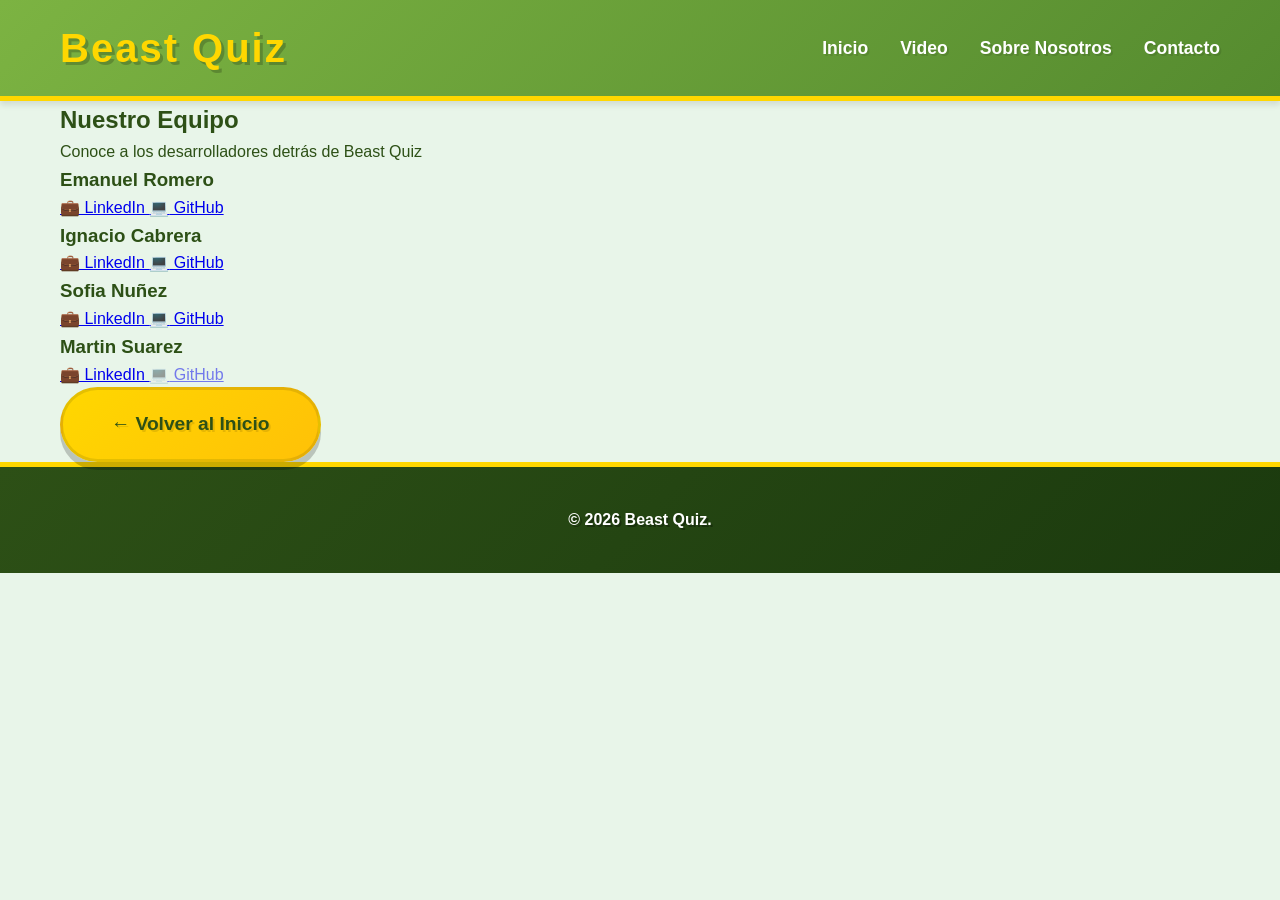
==== contacto.html @ 19cadb0a "landin page" ====
<!DOCTYPE html>
<html lang="es">
<head>
    <meta charset="UTF-8">
    <meta name="viewport" content="width=device-width, initial-scale=1.0">
    <title>Contacto - Beast Quiz</title>
    <link rel="stylesheet" href="styles.css">
</head>
<body>
    <!-- HEADER / NAVEGACIÓN -->
    <header class="header">
        <div class="container">
            <div class="logo">
                <h1>Beast Quiz</h1>
            </div>
            <nav class="navbar">
                <ul>
                    <li><a href="index.html#inicio">Inicio</a></li>
                    <li><a href="index.html#video">Video</a></li>
                    <li><a href="index.html#sobre-nosotros">Sobre Nosotros</a></li>
                    <li><a href="contacto.html">Contacto</a></li>
                </ul>
            </nav>
        </div>
    </header>

    <!-- SECCIÓN CONTACTO -->
    <section class="contact-page">
        <div class="container">
            <h1>Nuestro Equipo</h1>
            <p class="contact-subtitle">Conoce a los desarrolladores detrás de Beast Quiz</p>

            <div class="team-members">
                <div class="member-card">
                    <h3>Emanuel Romero</h3>
                    <div class="member-links">
                        <a href="https://www.linkedin.com/in/luis-emanuel-romero-duarte" target="_blank" class="member-btn linkedin">
                            <span>💼</span> LinkedIn
                        </a>
                        <a href="https://github.com/padredemellis" target="_blank" class="member-btn github">
                            <span>💻</span> GitHub
                        </a>
                    </div>
                </div>

                <div class="member-card">
                    <h3>Ignacio Cabrera</h3>
                    <div class="member-links">
                        <a href="https://www.linkedin.com/in/ignacio-cabrera18" target="_blank" class="member-btn linkedin">
                            <span>💼</span> LinkedIn
                        </a>
                        <a href="https://github.com/IgnacioCabrera18" target="_blank" class="member-btn github">
                            <span>💻</span> GitHub
                        </a>
                    </div>
                </div>

                <div class="member-card">
                    <h3>Sofia Nuñez</h3>
                    <div class="member-links">
                        <a href="https://www.linkedin.com/in/sofia-nu%C3%B1ez-19637a35b/" target="_blank" class="member-btn linkedin">
                            <span>💼</span> LinkedIn
                        </a>
                        <a href="https://github.com/sofia1098" target="_blank" class="member-btn github">
                            <span>💻</span> GitHub
                        </a>
                    </div>
                </div>

                <div class="member-card">
                    <h3>Martin Suarez</h3>
                    <div class="member-links">
                        <a href="https://www.linkedin.com/in/martín-suárez/" target="_blank" class="member-btn linkedin">
                            <span>💼</span> LinkedIn
                        </a>
                        <a href="https://github.com/4zMarto" class="member-btn github" style="opacity: 0.5; cursor: not-allowed;">
                            <span>💻</span> GitHub
                        </a>
                    </div>
                </div>
            </div>

            <div class="back-button">
                <a href="index.html" class="btn btn-primary">← Volver al Inicio</a>
            </div>
        </div>
    </section>

    <!-- FOOTER -->
    <footer class="footer">
        <div class="container">
            <p>&copy; 2026 Beast Quiz.</p>
            
        </div>
    </footer>

</body>
</html>
---- styles.css ----
/* ===========================
   VARIABLES Y RESET
   =========================== */
:root {
    --primary-color: #FFD700;
    --secondary-color: #FF6B6B;
    --accent-color: #4CAF50;
    --text-dark: #2D5016;
    --text-light: #5A7C2E;
    --bg-light: #E8F5E9;
    --bg-white: #FFFFFF;
    --border-color: #C8E6C9;
    --shadow: 0 10px 30px rgba(0, 0, 0, 0.15);
    --shadow-sm: 0 4px 6px rgba(0, 0, 0, 0.1);
    --green-bg: linear-gradient(135deg, #7CB342 0%, #558B2F 100%);
}

* {
    margin: 0;
    padding: 0;
    box-sizing: border-box;
}

html {
    scroll-behavior: smooth;
}

body {
    font-family: 'Comic Sans MS', 'Trebuchet MS', cursive, sans-serif;
    color: var(--text-dark);
    background-color: var(--bg-light);
    line-height: 1.6;
}

/* ===========================
   CONTENEDOR
   =========================== */
.container {
    max-width: 1200px;
    margin: 0 auto;
    padding: 0 20px;
}

/* ===========================
   HEADER / NAVEGACIÓN
   =========================== */
.header {
    background: linear-gradient(135deg, #7CB342 0%, #558B2F 100%);
    box-shadow: var(--shadow-sm);
    position: sticky;
    top: 0;
    z-index: 100;
    border-bottom: 5px solid var(--primary-color);
}

.header .container {
    display: flex;
    justify-content: space-between;
    align-items: center;
    padding: 1rem 20px;
}

.logo h1 {
    font-size: 2.5rem;
    color: var(--primary-color);
    font-weight: 900;
    text-shadow: 3px 3px 0px rgba(0, 0, 0, 0.2);
    letter-spacing: 2px;
}

.navbar ul {
    display: flex;
    list-style: none;
    gap: 2rem;
}

.navbar a {
    text-decoration: none;
    color: white;
    font-weight: 700;
    transition: all 0.3s ease;
    font-size: 1.1rem;
    text-shadow: 2px 2px 0px rgba(0, 0, 0, 0.1);
}

.navbar a:hover {
    color: var(--primary-color);
    transform: scale(1.1);
}

/* ===========================
   SECCIÓN HERO / INTRO
   =========================== */
.hero {
    background: linear-gradient(135deg, #7CB342 0%, #558B2F 100%);
    color: white;
    padding: 2rem 0;
    text-align: center;
    border-bottom: 8px solid var(--primary-color);
    box-shadow: var(--shadow);
}

.hero-content {
    display: flex;
    flex-direction: column;
    align-items: center;
    gap: 2rem;
}

.hero-image {
    width: 80%;
    max-width: 100%;
    height: auto;
    border-radius: 20px;
    box-shadow: 0 15px 40px rgba(0, 0, 0, 0.3);
    object-fit: cover;
    border: 8px solid var(--primary-color);
}

.hero-text {
    display: flex;
    flex-direction: column;
    gap: 1.5rem;
    align-items: center;
}

.project-title {
    font-size: 4rem;
    font-weight: 900;
    margin-bottom: 0.5rem;
    text-shadow: 4px 4px 0px rgba(0, 0, 0, 0.3),
                 0 0 20px rgba(255, 215, 0, 0.5);
    color: var(--primary-color);
    letter-spacing: 3px;
}

.tagline {
    font-size: 1.8rem;
    font-weight: 700;
    color: white;
    text-shadow: 3px 3px 0px rgba(0, 0, 0, 0.2);
    max-width: 600px;
}

/* ===========================
   BOTONES
   =========================== */
.btn {
    display: inline-block;
    padding: 1.2rem 3rem;
    border-radius: 50px;
    text-decoration: none;
    font-weight: 800;
    transition: all 0.3s ease;
    border: none;
    cursor: pointer;
    font-size: 1.2rem;
    text-shadow: 2px 2px 0px rgba(0, 0, 0, 0.1);
    box-shadow: 0 8px 0px rgba(0, 0, 0, 0.2);
    transform: translateY(0);
}

.btn-primary {
    background: linear-gradient(135deg, var(--primary-color) 0%, #FFC107 100%);
    color: var(--text-dark);
    border: 3px solid rgba(0, 0, 0, 0.1);
}

.btn-primary:hover {
    transform: translateY(-5px);
    box-shadow: 0 12px 0px rgba(0, 0, 0, 0.2);
}

.btn-primary:active {
    transform: translateY(-2px);
    box-shadow: 0 4px 0px rgba(0, 0, 0, 0.2);
}

.link-btn {
    display: inline-block;
    padding: 1rem 2.5rem;
    background: linear-gradient(135deg, var(--primary-color) 0%, #FFC107 100%);
    color: var(--text-dark);
    text-decoration: none;
    border-radius: 50px;
    transition: all 0.3s ease;
    margin: 0.5rem;
    font-weight: 800;
    font-size: 1.1rem;
    border: 3px solid rgba(0, 0, 0, 0.1);
    box-shadow: 0 8px 0px rgba(0, 0, 0, 0.2);
    transform: translateY(0);
}

.link-btn:hover {
    background: linear-gradient(135deg, #FFD700 0%, #FFA500 100%);
    transform: translateY(-4px);
    box-shadow: 0 12px 0px rgba(0, 0, 0, 0.2);
}

/* ===========================
   SECCIÓN CARACTERÍSTICAS
   =========================== */
.features {
    padding: 5rem 0;
    background: linear-gradient(180deg, #E8F5E9 0%, #C8E6C9 100%);
}

.features h2 {
    text-align: center;
    font-size: 3rem;
    margin-bottom: 3rem;
    color: var(--text-dark);
    text-shadow: 3px 3px 0px rgba(0, 0, 0, 0.1);
    font-weight: 900;
    letter-spacing: 2px;
}

.features-grid {
    display: grid;
    grid-template-columns: repeat(auto-fit, minmax(300px, 1fr));
    gap: 2rem;
}

.feature-card {
    background: linear-gradient(135deg, #FFFFFF 0%, #FFF9C4 100%);
    padding: 2.5rem;
    border-radius: 20px;
    box-shadow: 0 10px 30px rgba(0, 0, 0, 0.15);
    transition: all 0.3s ease;
    text-align: center;
    border: 4px solid var(--primary-color);
    transform: translateY(0);
}

.feature-card:hover {
    transform: translateY(-10px) scale(1.05);
    box-shadow: 0 20px 40px rgba(0, 0, 0, 0.2);
}

.feature-card h3 {
    font-size: 1.8rem;
    margin-bottom: 1rem;
    color: var(--text-dark);
    font-weight: 900;
    text-shadow: 2px 2px 0px rgba(0, 0, 0, 0.05);
}

.feature-card p {
    color: var(--text-light);
    margin-bottom: 1.5rem;
    font-weight: 600;
    font-size: 1.05rem;
}

.feature-card img {
    max-width: 100%;
    width: 100%;
    height: auto;
    border-radius: 15px;
    object-fit: cover;
    max-height: 250px;
    border: 3px solid var(--primary-color);
}

/* ===========================
   SECCIÓN SOBRE NOSOTROS
   =========================== */
.about {
    padding: 5rem 0;
    background: linear-gradient(180deg, #E8F5E9 0%, #F1F8E9 100%);
}

.about h2 {
    text-align: center;
    font-size: 3rem;
    margin-bottom: 3rem;
    color: var(--text-dark);
    text-shadow: 3px 3px 0px rgba(0, 0, 0, 0.1);
    font-weight: 900;
    letter-spacing: 2px;
}

.about-content {
    display: grid;
    grid-template-columns: 1fr 1fr;
    gap: 3rem;
    background: white;
    padding: 3rem;
    border-radius: 20px;
    box-shadow: 0 10px 30px rgba(0, 0, 0, 0.1);
    border: 4px solid var(--primary-color);
}

.about-text {
    display: flex;
    flex-direction: column;
    gap: 1.5rem;
}

.about-text p {
    font-size: 1.1rem;
    color: var(--text-light);
    line-height: 1.8;
    font-weight: 600;
}

.team h3 {
    font-size: 1.8rem;
    margin-bottom: 1.5rem;
    color: var(--text-dark);
    font-weight: 900;
    text-shadow: 2px 2px 0px rgba(0, 0, 0, 0.05);
}

.team-list {
    list-style: none;
}

.team-list li {
    padding: 1rem;
    font-size: 1.1rem;
    color: var(--text-dark);
    border-bottom: 3px solid var(--primary-color);
    font-weight: 700;
    background: linear-gradient(90deg, #FFF9C4 0%, transparent 100%);
    border-radius: 8px;
    margin-bottom: 0.5rem;
}

.team-list li:last-child {
    border-bottom: none;
}

/* ===========================
   SECCIÓN CONTACTO
   =========================== */
.contact {
    padding: 5rem 0;
    background: linear-gradient(135deg, #7CB342 0%, #558B2F 100%);
    color: white;
    text-align: center;
    border-top: 8px solid var(--primary-color);
    border-bottom: 8px solid var(--primary-color);
}

.contact h2 {
    font-size: 3rem;
    margin-bottom: 2rem;
    text-shadow: 3px 3px 0px rgba(0, 0, 0, 0.2);
    font-weight: 900;
    letter-spacing: 2px;
}

.contact-links {
    display: flex;
    flex-wrap: wrap;
    justify-content: center;
    gap: 1.5rem;
}

/* ===========================
   FOOTER
   =========================== */
.footer {
    background: linear-gradient(135deg, #2D5016 0%, #1B3A0E 100%);
    color: white;
    text-align: center;
    padding: 2rem 0;
    margin-top: 0;
    border-top: 5px solid var(--primary-color);
}

.footer p {
    margin: 0.5rem 0;
    font-size: 1rem;
    font-weight: 700;
    text-shadow: 2px 2px 0px rgba(0, 0, 0, 0.3);
}

/* ===========================
   RESPONSIVE / MOBILE
   =========================== */
@media (max-width: 768px) {
    .navbar ul {
        flex-direction: column;
        gap: 0.5rem;
        position: absolute;
        top: 100%;
        left: 0;
        right: 0;
        background: linear-gradient(135deg, #7CB342 0%, #558B2F 100%);
        padding: 1rem;
        display: none;
        border-bottom: 4px solid var(--primary-color);
    }

    .navbar ul.active {
        display: flex;
    }

    .project-title {
        font-size: 2.5rem;
    }

    .tagline {
        font-size: 1.3rem;
    }

    .features h2,
    .about h2,
    .contact h2 {
        font-size: 2.2rem;
    }

    .about-content {
        grid-template-columns: 1fr;
    }

    .features-grid {
        grid-template-columns: 1fr;
    }

    .contact-links {
        flex-direction: column;
    }

    .link-btn {
        width: 100%;
        max-width: 300px;
    }

    .logo h1 {
        font-size: 2rem;
    }
}

@media (max-width: 480px) {
    .header .container {
        flex-direction: column;
        gap: 1rem;
    }

    .project-title {
        font-size: 2rem;
    }

    .hero-image {
        border: 4px solid var(--primary-color);
    }

    .tagline {
        font-size: 1rem;
    }

    .hero {
        padding: 1.5rem 0;
    }

    .features,
    .about,
    .contact {
        padding: 2.5rem 0;
    }

    .about-content {
        padding: 1.5rem;
    }
}
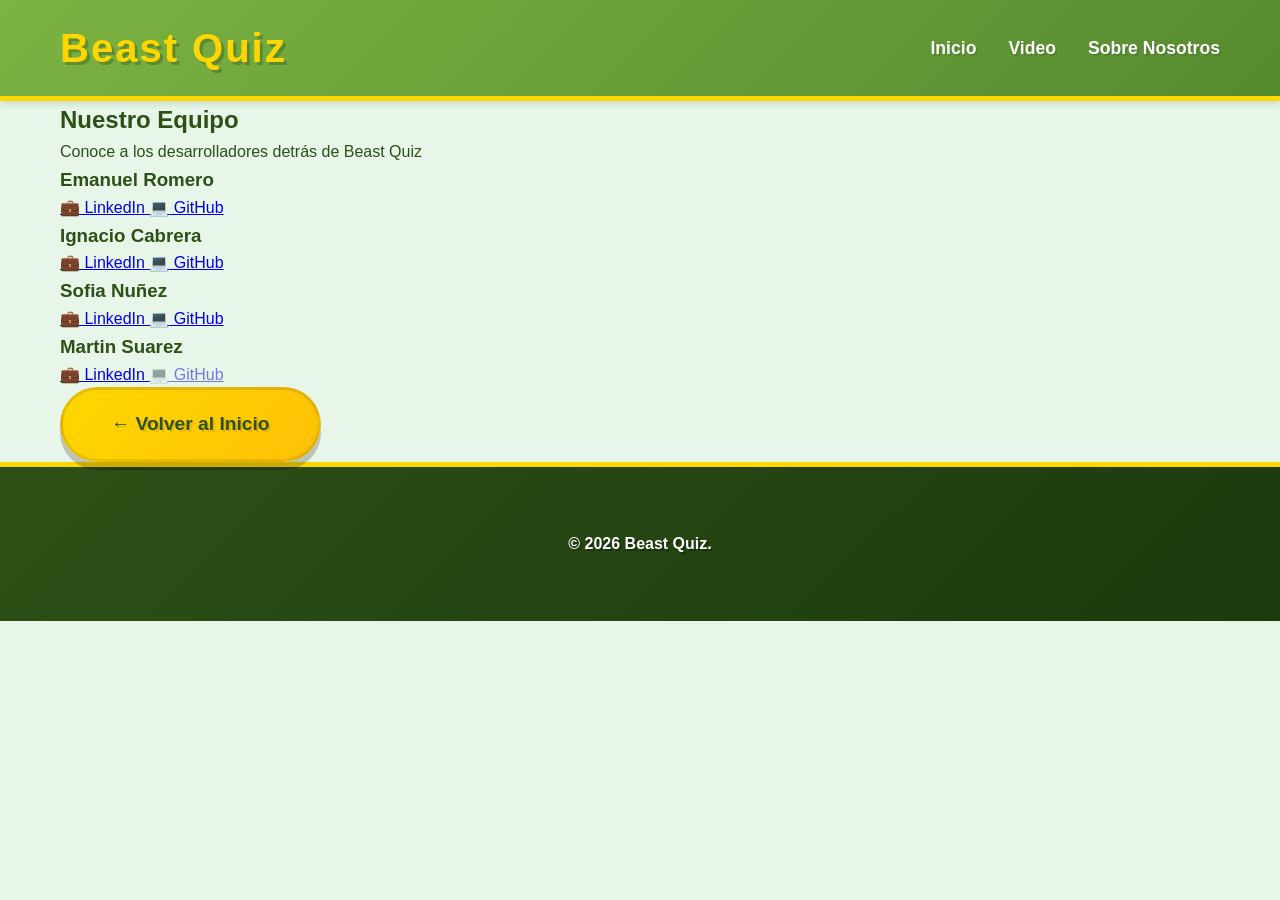
==== commit 6b58a6c1: "fixed" ====
--- a/contacto.html
+++ b/contacto.html
@@ -18,7 +18,6 @@
                     <li><a href="index.html#inicio">Inicio</a></li>
                     <li><a href="index.html#video">Video</a></li>
                     <li><a href="index.html#sobre-nosotros">Sobre Nosotros</a></li>
-                    <li><a href="contacto.html">Contacto</a></li>
                 </ul>
             </nav>
         </div>
--- a/styles.css
+++ b/styles.css
@@ -366,16 +366,83 @@
     background: linear-gradient(135deg, #2D5016 0%, #1B3A0E 100%);
     color: white;
     text-align: center;
-    padding: 2rem 0;
+    padding: 3rem 0;
     margin-top: 0;
     border-top: 5px solid var(--primary-color);
 }
 
 .footer p {
-    margin: 0.5rem 0;
+    margin: 1rem 0;
     font-size: 1rem;
     font-weight: 700;
     text-shadow: 2px 2px 0px rgba(0, 0, 0, 0.3);
+}
+
+.footer-links {
+    display: flex;
+    flex-wrap: wrap;
+    justify-content: center;
+    gap: 1.5rem;
+    margin-top: 2rem;
+}
+
+.footer .link-btn {
+    display: inline-block;
+    padding: 1rem 2.5rem;
+    background: linear-gradient(135deg, var(--primary-color) 0%, #FFC107 100%);
+    color: var(--text-dark);
+    text-decoration: none;
+    border-radius: 50px;
+    transition: all 0.3s ease;
+    font-weight: 800;
+    font-size: 1.1rem;
+    border: 3px solid rgba(0, 0, 0, 0.1);
+    box-shadow: 0 8px 0px rgba(0, 0, 0, 0.2);
+    transform: translateY(0);
+}
+
+.footer .link-btn:hover {
+    background: linear-gradient(135deg, #FFD700 0%, #FFA500 100%);
+    transform: translateY(-4px);
+    box-shadow: 0 12px 0px rgba(0, 0, 0, 0.2);
+}
+
+/* ===========================
+   RESPONSIVE FOOTER
+   =========================== */
+@media (max-width: 768px) {
+    .footer {
+        padding: 2rem 0;
+    }
+
+    .footer-links {
+        flex-direction: column;
+        gap: 1rem;
+    }
+
+    .footer .link-btn {
+        width: 100%;
+        max-width: 300px;
+    }
+}
+
+@media (max-width: 480px) {
+    .footer {
+        padding: 1.5rem 0;
+    }
+
+    .footer p {
+        font-size: 0.9rem;
+    }
+
+    .footer-links {
+        gap: 0.5rem;
+    }
+
+    .footer .link-btn {
+        padding: 0.8rem 1.5rem;
+        font-size: 0.95rem;
+    }
 }
 
 /* ===========================
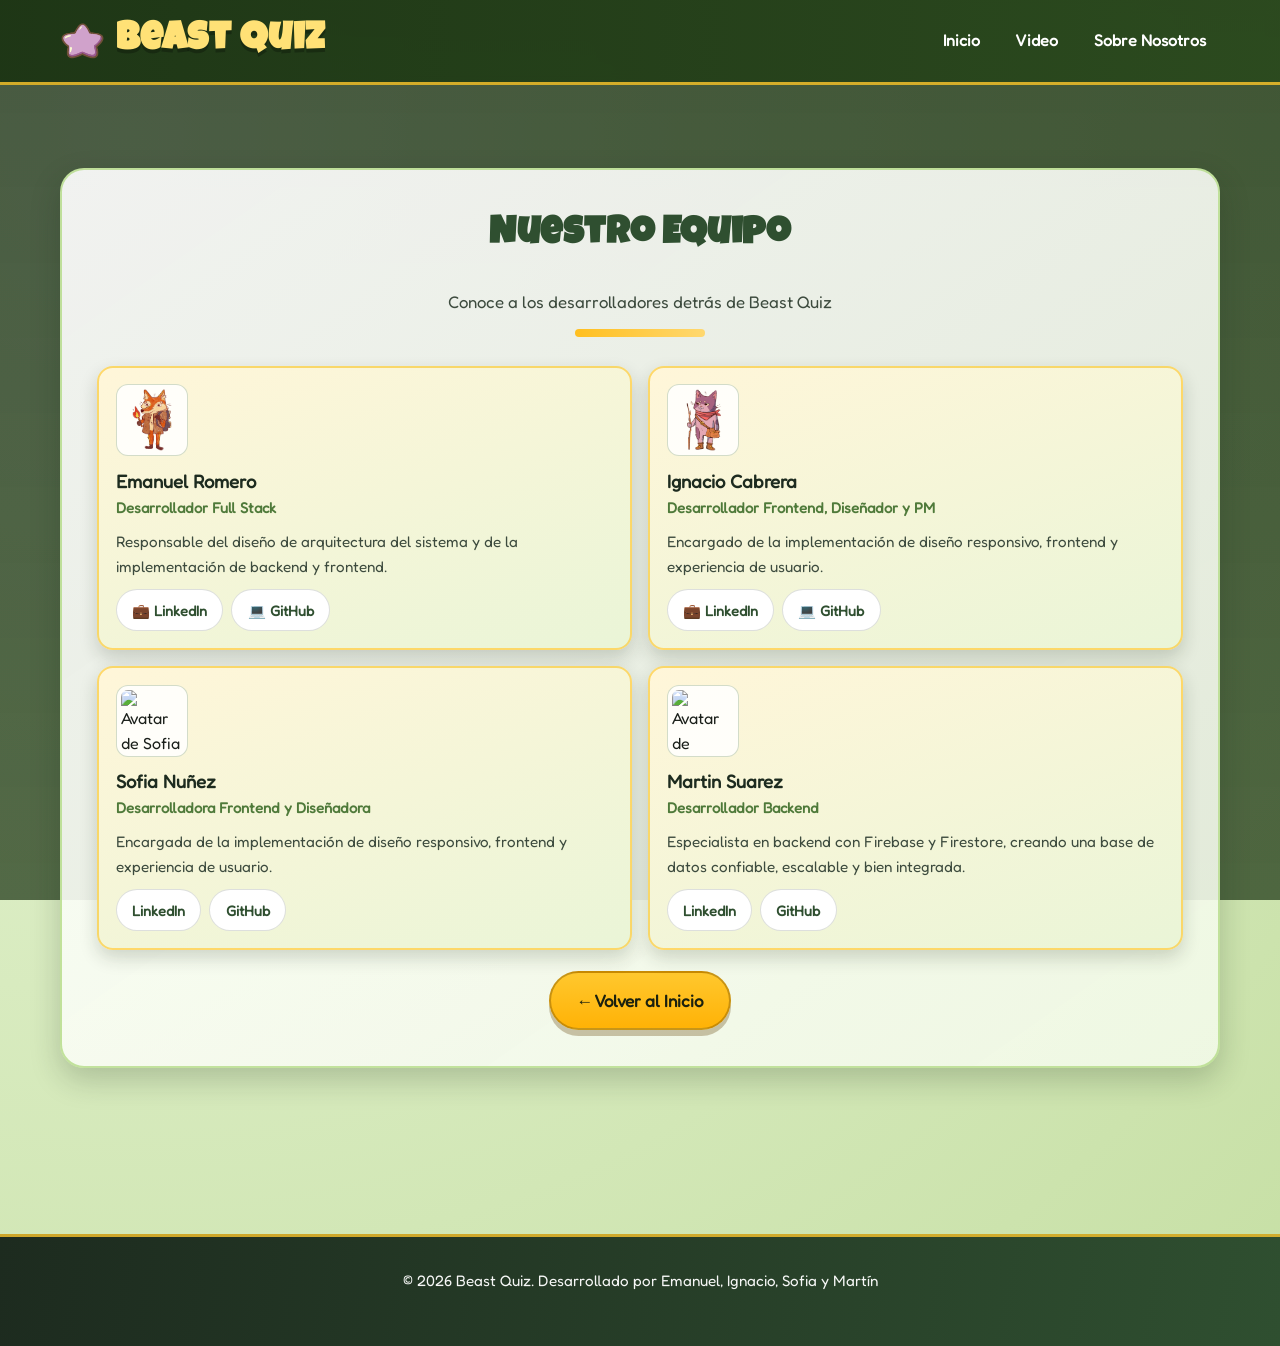
==== commit dc3067c6: "Improve landing design, integrate team section, and update roles" ====
--- a/contacto.html
+++ b/contacto.html
@@ -7,10 +7,13 @@
     <link rel="stylesheet" href="styles.css">
 </head>
 <body>
+    <div class="page-bg" aria-hidden="true"></div>
+
     <!-- HEADER / NAVEGACIÓN -->
     <header class="header">
         <div class="container">
             <div class="logo">
+                <img src="assets/images/star_violet.png" alt="" class="logo-icon">
                 <h1>Beast Quiz</h1>
             </div>
             <nav class="navbar">
@@ -26,54 +29,89 @@
     <!-- SECCIÓN CONTACTO -->
     <section class="contact-page">
         <div class="container">
-            <h1>Nuestro Equipo</h1>
-            <p class="contact-subtitle">Conoce a los desarrolladores detrás de Beast Quiz</p>
+            <div class="contact-header">
+                <h1>Nuestro Equipo</h1>
+                <p class="contact-subtitle">Conoce a los desarrolladores detrás de Beast Quiz</p>
+                <div class="header-divider"></div>
+            </div>
 
             <div class="team-members">
+                <!-- MIEMBRO 1 -->
                 <div class="member-card">
-                    <h3>Emanuel Romero</h3>
+                    <img src="assets/images/skin_fox.png" alt="Avatar de Emanuel" class="member-avatar">
+                    <div class="member-header">
+                        <h3>Emanuel Romero</h3>
+                        <p class="member-role">Desarrollador Full Stack</p>
+                    </div>
+                    <div class="member-bio">
+                        <p>Responsable del diseño de arquitectura del sistema y de la implementación de backend y frontend.</p>
+                    </div>
                     <div class="member-links">
                         <a href="https://www.linkedin.com/in/luis-emanuel-romero-duarte" target="_blank" class="member-btn linkedin">
-                            <span>💼</span> LinkedIn
+                            💼 LinkedIn
                         </a>
                         <a href="https://github.com/padredemellis" target="_blank" class="member-btn github">
-                            <span>💻</span> GitHub
+                            💻 GitHub
                         </a>
                     </div>
                 </div>
 
+                <!-- MIEMBRO 2 -->
                 <div class="member-card">
-                    <h3>Ignacio Cabrera</h3>
+                    <img src="assets/images/skin_cat.png" alt="Avatar de Ignacio" class="member-avatar">
+                    <div class="member-header">
+                        <h3>Ignacio Cabrera</h3>
+                        <p class="member-role">Desarrollador Frontend, Diseñador y PM</p>
+                    </div>
+                    <div class="member-bio">
+                        <p>Encargado de la implementación de diseño responsivo, frontend y experiencia de usuario.</p>
+                    </div>
                     <div class="member-links">
                         <a href="https://www.linkedin.com/in/ignacio-cabrera18" target="_blank" class="member-btn linkedin">
-                            <span>💼</span> LinkedIn
+                            💼 LinkedIn
                         </a>
                         <a href="https://github.com/IgnacioCabrera18" target="_blank" class="member-btn github">
-                            <span>💻</span> GitHub
+                            💻 GitHub
                         </a>
                     </div>
                 </div>
 
+                <!-- MIEMBRO 3 -->
                 <div class="member-card">
-                    <h3>Sofia Nuñez</h3>
+                    <img src="assets/images/quiz_sheep.png" alt="Avatar de Sofia" class="member-avatar">
+                    <div class="member-header">
+                        <h3>Sofia Nuñez</h3>
+                        <p class="member-role">Desarrolladora Frontend y Diseñadora</p>
+                    </div>
+                    <div class="member-bio">
+                        <p>Encargada de la implementación de diseño responsivo, frontend y experiencia de usuario.</p>
+                    </div>
                     <div class="member-links">
                         <a href="https://www.linkedin.com/in/sofia-nu%C3%B1ez-19637a35b/" target="_blank" class="member-btn linkedin">
-                            <span>💼</span> LinkedIn
+                             LinkedIn
                         </a>
                         <a href="https://github.com/sofia1098" target="_blank" class="member-btn github">
-                            <span>💻</span> GitHub
+                             GitHub
                         </a>
                     </div>
                 </div>
 
+                <!-- MIEMBRO 4 -->
                 <div class="member-card">
-                    <h3>Martin Suarez</h3>
+                    <img src="assets/images/quiz_frong.png" alt="Avatar de Martin" class="member-avatar">
+                    <div class="member-header">
+                        <h3>Martin Suarez</h3>
+                        <p class="member-role">Desarrollador Backend</p>
+                    </div>
+                    <div class="member-bio">
+                        <p>Especialista en backend con Firebase y Firestore, creando una base de datos confiable, escalable y bien integrada.</p>
+                    </div>
                     <div class="member-links">
                         <a href="https://www.linkedin.com/in/martín-suárez/" target="_blank" class="member-btn linkedin">
-                            <span>💼</span> LinkedIn
+                             LinkedIn
                         </a>
-                        <a href="https://github.com/4zMarto" class="member-btn github" style="opacity: 0.5; cursor: not-allowed;">
-                            <span>💻</span> GitHub
+                        <a href="https://github.com/4zMarto" target="_blank" class="member-btn github">
+                             GitHub
                         </a>
                     </div>
                 </div>
@@ -88,8 +126,7 @@
     <!-- FOOTER -->
     <footer class="footer">
         <div class="container">
-            <p>&copy; 2026 Beast Quiz.</p>
-            
+            <p>&copy; 2026 Beast Quiz. Desarrollado por Emanuel, Ignacio, Sofia y Martín</p>
         </div>
     </footer>
 
--- a/styles.css
+++ b/styles.css
@@ -1,18 +1,31 @@
-/* ===========================
-   VARIABLES Y RESET
-   =========================== */
+@font-face {
+    font-family: 'Fredoka';
+    src: url('assets/fonts/Fredoka-Regular.ttf') format('truetype');
+    font-display: swap;
+}
+
+@font-face {
+    font-family: 'Luckiest Guy';
+    src: url('assets/fonts/LuckiestGuy-Regular.ttf') format('truetype');
+    font-display: swap;
+}
+
 :root {
-    --primary-color: #FFD700;
-    --secondary-color: #FF6B6B;
-    --accent-color: #4CAF50;
-    --text-dark: #2D5016;
-    --text-light: #5A7C2E;
-    --bg-light: #E8F5E9;
-    --bg-white: #FFFFFF;
-    --border-color: #C8E6C9;
-    --shadow: 0 10px 30px rgba(0, 0, 0, 0.15);
-    --shadow-sm: 0 4px 6px rgba(0, 0, 0, 0.1);
-    --green-bg: linear-gradient(135deg, #7CB342 0%, #558B2F 100%);
+    --forest-900: #1d2b1f;
+    --forest-700: #2f4f30;
+    --forest-500: #4f7a3a;
+    --leaf-300: #b8dd8e;
+    --cream: #fff6d6;
+    --amber: #ffc82e;
+    --sun: #ffe176;
+    --white: #ffffff;
+    --ink: #1a1f1a;
+    --muted: #3d4b3e;
+    --radius-xl: 24px;
+    --radius-lg: 16px;
+    --shadow-soft: 0 12px 30px rgba(25, 40, 22, 0.22);
+    --shadow-card: 0 8px 18px rgba(25, 40, 22, 0.18);
+    --section-space: 5.2rem;
 }
 
 * {
@@ -26,291 +39,306 @@
 }
 
 body {
-    font-family: 'Comic Sans MS', 'Trebuchet MS', cursive, sans-serif;
-    color: var(--text-dark);
-    background-color: var(--bg-light);
+    font-family: 'Fredoka', 'Trebuchet MS', sans-serif;
+    color: var(--ink);
     line-height: 1.6;
-}
-
-/* ===========================
-   CONTENEDOR
-   =========================== */
+    background: radial-gradient(circle at 10% 10%, #f3f9e9 0%, #deefc8 35%, #c6dfa4 100%);
+    overflow-x: hidden;
+    position: relative;
+}
+
+.page-bg {
+    position: fixed;
+    inset: 0;
+    z-index: -2;
+    background-image: linear-gradient(rgba(16, 35, 12, 0.75), rgba(27, 48, 20, 0.7)), url('assets/images/Background_forest.png');
+    background-size: cover;
+    background-position: center;
+    filter: saturate(1.15);
+}
+
 .container {
-    max-width: 1200px;
+    width: min(1160px, calc(100% - 2rem));
     margin: 0 auto;
-    padding: 0 20px;
-}
-
-/* ===========================
-   HEADER / NAVEGACIÓN
-   =========================== */
+}
+
 .header {
-    background: linear-gradient(135deg, #7CB342 0%, #558B2F 100%);
-    box-shadow: var(--shadow-sm);
     position: sticky;
     top: 0;
     z-index: 100;
-    border-bottom: 5px solid var(--primary-color);
+    backdrop-filter: blur(6px);
+    background: linear-gradient(90deg, rgba(27, 52, 19, 0.93), rgba(42, 73, 29, 0.92));
+    border-bottom: 3px solid rgba(255, 200, 46, 0.8);
 }
 
 .header .container {
+    min-height: 82px;
     display: flex;
     justify-content: space-between;
     align-items: center;
-    padding: 1rem 20px;
+    gap: 1rem;
+}
+
+.logo {
+    display: flex;
+    align-items: center;
+    gap: 0.75rem;
+}
+
+.logo-icon {
+    width: 44px;
+    height: 44px;
+    object-fit: contain;
 }
 
 .logo h1 {
-    font-size: 2.5rem;
-    color: var(--primary-color);
-    font-weight: 900;
-    text-shadow: 3px 3px 0px rgba(0, 0, 0, 0.2);
-    letter-spacing: 2px;
+    font-family: 'Luckiest Guy', cursive;
+    font-size: clamp(1.8rem, 2vw + 1rem, 2.45rem);
+    letter-spacing: 1px;
+    color: var(--sun);
+    text-shadow: 0 4px 0 rgba(0, 0, 0, 0.26);
 }
 
 .navbar ul {
-    display: flex;
     list-style: none;
-    gap: 2rem;
+    display: flex;
+    flex-wrap: wrap;
+    justify-content: flex-end;
+    gap: 0.4rem;
 }
 
 .navbar a {
     text-decoration: none;
-    color: white;
-    font-weight: 700;
-    transition: all 0.3s ease;
-    font-size: 1.1rem;
-    text-shadow: 2px 2px 0px rgba(0, 0, 0, 0.1);
-}
-
-.navbar a:hover {
-    color: var(--primary-color);
-    transform: scale(1.1);
-}
-
-/* ===========================
-   SECCIÓN HERO / INTRO
-   =========================== */
+    color: var(--white);
+    font-weight: 600;
+    padding: 0.45rem 0.9rem;
+    border-radius: 999px;
+    transition: 0.2s ease;
+}
+
+.navbar a:hover,
+.navbar a:focus-visible {
+    background-color: rgba(255, 225, 118, 0.22);
+    color: var(--sun);
+}
+
 .hero {
-    background: linear-gradient(135deg, #7CB342 0%, #558B2F 100%);
-    color: white;
-    padding: 2rem 0;
-    text-align: center;
-    border-bottom: 8px solid var(--primary-color);
-    box-shadow: var(--shadow);
+    padding: calc(var(--section-space) - 1.2rem) 0 var(--section-space);
 }
 
 .hero-content {
-    display: flex;
-    flex-direction: column;
+    display: grid;
+    grid-template-columns: 1.15fr 0.85fr;
+    gap: 1.8rem;
     align-items: center;
-    gap: 2rem;
+}
+
+.hero-visual {
+    background: linear-gradient(145deg, rgba(255, 255, 255, 0.08), rgba(255, 255, 255, 0.02));
+    border: 1px solid rgba(255, 255, 255, 0.3);
+    border-radius: var(--radius-xl);
+    padding: 1rem;
+    box-shadow: var(--shadow-soft);
+    position: relative;
 }
 
 .hero-image {
-    width: 80%;
-    max-width: 100%;
-    height: auto;
-    border-radius: 20px;
-    box-shadow: 0 15px 40px rgba(0, 0, 0, 0.3);
-    object-fit: cover;
-    border: 8px solid var(--primary-color);
+    width: 100%;
+    border-radius: calc(var(--radius-xl) - 6px);
+    border: 4px solid rgba(255, 200, 46, 0.6);
+    display: block;
+}
+
+.hero-badge {
+    position: absolute;
+    left: 1.6rem;
+    bottom: -1.1rem;
+    background: var(--cream);
+    color: var(--forest-700);
+    border-radius: 999px;
+    border: 2px solid var(--amber);
+    padding: 0.45rem 1rem 0.45rem 0.75rem;
+    display: inline-flex;
+    align-items: center;
+    gap: 0.45rem;
+    font-size: 0.95rem;
+    font-weight: 600;
+    box-shadow: var(--shadow-card);
+}
+
+.hero-badge img {
+    width: 20px;
+    height: 20px;
 }
 
 .hero-text {
-    display: flex;
-    flex-direction: column;
-    gap: 1.5rem;
-    align-items: center;
-}
-
-.project-title {
-    font-size: 4rem;
-    font-weight: 900;
-    margin-bottom: 0.5rem;
-    text-shadow: 4px 4px 0px rgba(0, 0, 0, 0.3),
-                 0 0 20px rgba(255, 215, 0, 0.5);
-    color: var(--primary-color);
-    letter-spacing: 3px;
+    background: linear-gradient(140deg, rgba(255, 248, 221, 0.96), rgba(245, 232, 176, 0.92));
+    border: 2px solid rgba(255, 200, 46, 0.75);
+    border-radius: var(--radius-xl);
+    padding: 2rem 1.7rem;
+    box-shadow: var(--shadow-soft);
 }
 
 .tagline {
-    font-size: 1.8rem;
-    font-weight: 700;
-    color: white;
-    text-shadow: 3px 3px 0px rgba(0, 0, 0, 0.2);
-    max-width: 600px;
-}
-
-/* ===========================
-   BOTONES
-   =========================== */
+    font-size: clamp(1.2rem, 1.5vw + 0.8rem, 1.75rem);
+    font-weight: 600;
+    line-height: 1.4;
+    margin-bottom: 1.2rem;
+    color: var(--forest-900);
+}
+
 .btn {
     display: inline-block;
-    padding: 1.2rem 3rem;
-    border-radius: 50px;
     text-decoration: none;
-    font-weight: 800;
-    transition: all 0.3s ease;
-    border: none;
+    border-radius: 999px;
+    border: 0;
     cursor: pointer;
-    font-size: 1.2rem;
-    text-shadow: 2px 2px 0px rgba(0, 0, 0, 0.1);
-    box-shadow: 0 8px 0px rgba(0, 0, 0, 0.2);
-    transform: translateY(0);
+    font-family: inherit;
 }
 
 .btn-primary {
-    background: linear-gradient(135deg, var(--primary-color) 0%, #FFC107 100%);
-    color: var(--text-dark);
-    border: 3px solid rgba(0, 0, 0, 0.1);
-}
-
-.btn-primary:hover {
-    transform: translateY(-5px);
-    box-shadow: 0 12px 0px rgba(0, 0, 0, 0.2);
-}
-
-.btn-primary:active {
+    background: linear-gradient(180deg, var(--amber), #ffb206);
+    color: #1b210f;
+    padding: 0.9rem 1.6rem;
+    font-size: 1.06rem;
+    font-weight: 700;
+    border: 2px solid rgba(141, 94, 0, 0.48);
+    box-shadow: 0 6px 0 rgba(95, 62, 0, 0.3);
+    transition: transform 0.2s ease, box-shadow 0.2s ease;
+}
+
+.btn-primary:hover,
+.btn-primary:focus-visible {
     transform: translateY(-2px);
-    box-shadow: 0 4px 0px rgba(0, 0, 0, 0.2);
-}
-
-.link-btn {
-    display: inline-block;
-    padding: 1rem 2.5rem;
-    background: linear-gradient(135deg, var(--primary-color) 0%, #FFC107 100%);
-    color: var(--text-dark);
-    text-decoration: none;
-    border-radius: 50px;
-    transition: all 0.3s ease;
-    margin: 0.5rem;
-    font-weight: 800;
-    font-size: 1.1rem;
-    border: 3px solid rgba(0, 0, 0, 0.1);
-    box-shadow: 0 8px 0px rgba(0, 0, 0, 0.2);
-    transform: translateY(0);
-}
-
-.link-btn:hover {
-    background: linear-gradient(135deg, #FFD700 0%, #FFA500 100%);
-    transform: translateY(-4px);
-    box-shadow: 0 12px 0px rgba(0, 0, 0, 0.2);
-}
-
-/* ===========================
-   SECCIÓN CARACTERÍSTICAS
-   =========================== */
-.features {
-    padding: 5rem 0;
-    background: linear-gradient(180deg, #E8F5E9 0%, #C8E6C9 100%);
-}
-
-.features h2 {
-    text-align: center;
-    font-size: 3rem;
-    margin-bottom: 3rem;
-    color: var(--text-dark);
-    text-shadow: 3px 3px 0px rgba(0, 0, 0, 0.1);
-    font-weight: 900;
-    letter-spacing: 2px;
-}
-
-.features-grid {
+    box-shadow: 0 10px 0 rgba(95, 62, 0, 0.22);
+}
+
+.hero-chips {
+    margin-top: 1.1rem;
     display: grid;
-    grid-template-columns: repeat(auto-fit, minmax(300px, 1fr));
-    gap: 2rem;
-}
-
-.feature-card {
-    background: linear-gradient(135deg, #FFFFFF 0%, #FFF9C4 100%);
-    padding: 2.5rem;
-    border-radius: 20px;
-    box-shadow: 0 10px 30px rgba(0, 0, 0, 0.15);
-    transition: all 0.3s ease;
-    text-align: center;
-    border: 4px solid var(--primary-color);
-    transform: translateY(0);
-}
-
-.feature-card:hover {
-    transform: translateY(-10px) scale(1.05);
-    box-shadow: 0 20px 40px rgba(0, 0, 0, 0.2);
-}
-
-.feature-card h3 {
-    font-size: 1.8rem;
-    margin-bottom: 1rem;
-    color: var(--text-dark);
-    font-weight: 900;
-    text-shadow: 2px 2px 0px rgba(0, 0, 0, 0.05);
-}
-
-.feature-card p {
-    color: var(--text-light);
-    margin-bottom: 1.5rem;
+    gap: 0.65rem;
+}
+
+.chip {
+    display: flex;
+    align-items: center;
+    gap: 0.6rem;
+    border-radius: 12px;
+    background: rgba(255, 255, 255, 0.7);
+    border: 1px solid rgba(79, 122, 58, 0.2);
+    padding: 0.45rem 0.7rem;
+    font-size: 0.95rem;
+    color: var(--forest-700);
     font-weight: 600;
-    font-size: 1.05rem;
-}
-
-.feature-card img {
-    max-width: 100%;
+}
+
+.chip img {
+    width: 22px;
+    height: 22px;
+    object-fit: contain;
+}
+
+.video-section,
+.about,
+.team-section,
+.contact-page {
+    padding: var(--section-space) 0;
+}
+
+.video-section .container,
+.about .container,
+.team-section .container,
+.contact-page .container {
+    background: linear-gradient(145deg, rgba(255, 255, 255, 0.92), rgba(242, 249, 232, 0.9));
+    border: 2px solid rgba(184, 221, 142, 0.85);
+    border-radius: var(--radius-xl);
+    box-shadow: var(--shadow-soft);
+    padding: 2.2rem;
+}
+
+.video-section h2,
+.about h2,
+.contact-header h1 {
+    font-family: 'Luckiest Guy', cursive;
+    font-size: clamp(1.8rem, 2vw + 0.8rem, 2.7rem);
+    color: var(--forest-700);
+    margin-bottom: 1.4rem;
+    letter-spacing: 0.8px;
+}
+
+.video-container {
+    background: linear-gradient(120deg, #2f4f30, #4f7a3a);
+    padding: 0.8rem;
+    width: min(100%, 360px);
+    margin-inline: auto;
+    border-radius: var(--radius-lg);
+    border: 2px solid rgba(255, 200, 46, 0.65);
+    box-shadow: var(--shadow-card);
+}
+
+.video-container video {
+    border-radius: 12px;
+    display: block;
     width: 100%;
     height: auto;
-    border-radius: 15px;
-    object-fit: cover;
-    max-height: 250px;
-    border: 3px solid var(--primary-color);
-}
-
-/* ===========================
-   SECCIÓN SOBRE NOSOTROS
-   =========================== */
-.about {
-    padding: 5rem 0;
-    background: linear-gradient(180deg, #E8F5E9 0%, #F1F8E9 100%);
-}
-
-.about h2 {
-    text-align: center;
-    font-size: 3rem;
-    margin-bottom: 3rem;
-    color: var(--text-dark);
-    text-shadow: 3px 3px 0px rgba(0, 0, 0, 0.1);
-    font-weight: 900;
-    letter-spacing: 2px;
+}
+
+.video-decoration {
+    display: flex;
+    justify-content: center;
+    gap: 0.8rem;
+    margin-top: 0.8rem;
+}
+
+.video-decoration img {
+    width: 44px;
+    height: 44px;
+    filter: drop-shadow(0 5px 10px rgba(45, 70, 31, 0.32));
 }
 
 .about-content {
     display: grid;
-    grid-template-columns: 1fr 1fr;
-    gap: 3rem;
-    background: white;
-    padding: 3rem;
-    border-radius: 20px;
-    box-shadow: 0 10px 30px rgba(0, 0, 0, 0.1);
-    border: 4px solid var(--primary-color);
+    grid-template-columns: 1.15fr 0.85fr;
+    gap: 1.4rem;
+    align-items: start;
+}
+
+.about-illustration {
+    background: linear-gradient(130deg, rgba(255, 245, 204, 0.95), rgba(232, 247, 209, 0.94));
+    border-radius: var(--radius-lg);
+    border: 2px solid rgba(255, 200, 46, 0.75);
+    padding: 1rem;
+}
+
+.about-image {
+    width: 100%;
+    max-width: 320px;
+    margin-inline: auto;
+    display: block;
+    object-fit: contain;
 }
 
 .about-text {
-    display: flex;
-    flex-direction: column;
-    gap: 1.5rem;
+    display: grid;
+    gap: 0.95rem;
 }
 
 .about-text p {
-    font-size: 1.1rem;
-    color: var(--text-light);
-    line-height: 1.8;
-    font-weight: 600;
+    font-size: 1.06rem;
+    color: var(--muted);
+}
+
+.team {
+    background: linear-gradient(130deg, rgba(255, 245, 204, 0.95), rgba(232, 247, 209, 0.94));
+    border-radius: var(--radius-lg);
+    border: 2px solid rgba(255, 200, 46, 0.75);
+    padding: 1.2rem;
 }
 
 .team h3 {
-    font-size: 1.8rem;
-    margin-bottom: 1.5rem;
-    color: var(--text-dark);
-    font-weight: 900;
-    text-shadow: 2px 2px 0px rgba(0, 0, 0, 0.05);
+    font-size: 1.3rem;
+    color: var(--forest-700);
+    margin-bottom: 0.7rem;
 }
 
 .team-list {
@@ -318,219 +346,229 @@
 }
 
 .team-list li {
-    padding: 1rem;
-    font-size: 1.1rem;
-    color: var(--text-dark);
-    border-bottom: 3px solid var(--primary-color);
+    border-radius: 10px;
+    padding: 0.45rem 0.6rem;
+    background: rgba(255, 255, 255, 0.72);
+    margin-bottom: 0.42rem;
+    font-weight: 600;
+    color: var(--forest-900);
+}
+
+.team-list li:last-child {
+    margin-bottom: 0;
+}
+
+.team-image {
+    margin-top: 1rem;
+    width: min(240px, 100%);
+    display: block;
+    margin-left: auto;
+    margin-right: auto;
+}
+
+.contact-header {
+    text-align: center;
+    margin-bottom: 1.8rem;
+}
+
+.team-section .contact-header h2 {
+    font-family: 'Luckiest Guy', cursive;
+    font-size: clamp(1.8rem, 2vw + 0.8rem, 2.7rem);
+    color: var(--forest-700);
+    margin-bottom: 0.35rem;
+    letter-spacing: 0.8px;
+}
+
+.contact-subtitle {
+    color: var(--muted);
+    font-size: 1.05rem;
+}
+
+.header-divider {
+    width: 130px;
+    height: 8px;
+    margin: 0.8rem auto 0;
+    border-radius: 999px;
+    background: linear-gradient(90deg, #ffbf1f, #ffd86f);
+}
+
+.team-members {
+    display: grid;
+    grid-template-columns: repeat(2, minmax(0, 1fr));
+    gap: 1rem;
+}
+
+.member-card {
+    background: linear-gradient(160deg, #fff6d9, #eaf5d7);
+    border: 2px solid rgba(255, 200, 46, 0.65);
+    border-radius: var(--radius-lg);
+    padding: 1.05rem;
+    box-shadow: var(--shadow-card);
+    display: grid;
+    gap: 0.65rem;
+}
+
+.member-avatar {
+    width: 72px;
+    height: 72px;
+    object-fit: contain;
+    border-radius: 12px;
+    background: rgba(255, 255, 255, 0.85);
+    border: 1px solid rgba(79, 122, 58, 0.25);
+    padding: 0.25rem;
+}
+
+.member-header h3 {
+    color: var(--forest-900);
+    font-size: 1.15rem;
+}
+
+.member-role {
+    color: #4f7a3a;
+    font-weight: 600;
+    font-size: 0.92rem;
+}
+
+.member-bio p {
+    color: var(--muted);
+    font-size: 0.95rem;
+}
+
+.member-links {
+    display: flex;
+    flex-wrap: wrap;
+    gap: 0.5rem;
+}
+
+.member-btn,
+.link-btn {
+    text-decoration: none;
+    border-radius: 999px;
+    padding: 0.52rem 0.95rem;
+    font-size: 0.9rem;
     font-weight: 700;
-    background: linear-gradient(90deg, #FFF9C4 0%, transparent 100%);
-    border-radius: 8px;
-    margin-bottom: 0.5rem;
-}
-
-.team-list li:last-child {
-    border-bottom: none;
-}
-
-/* ===========================
-   SECCIÓN CONTACTO
-   =========================== */
-.contact {
-    padding: 5rem 0;
-    background: linear-gradient(135deg, #7CB342 0%, #558B2F 100%);
-    color: white;
+    border: 1px solid rgba(27, 43, 31, 0.15);
+    background: var(--white);
+    color: var(--forest-700);
+    transition: 0.2s ease;
+}
+
+.member-btn:hover,
+.link-btn:hover,
+.member-btn:focus-visible,
+.link-btn:focus-visible {
+    background: #fff4c7;
+    transform: translateY(-1px);
+}
+
+.back-button {
+    margin-top: 1.3rem;
     text-align: center;
-    border-top: 8px solid var(--primary-color);
-    border-bottom: 8px solid var(--primary-color);
-}
-
-.contact h2 {
-    font-size: 3rem;
-    margin-bottom: 2rem;
-    text-shadow: 3px 3px 0px rgba(0, 0, 0, 0.2);
-    font-weight: 900;
-    letter-spacing: 2px;
-}
-
-.contact-links {
+}
+
+.footer {
+    margin-top: var(--section-space);
+    background: linear-gradient(100deg, #1d2b1f, #2f4f30);
+    color: rgba(255, 255, 255, 0.96);
+    border-top: 3px solid rgba(255, 200, 46, 0.78);
+    padding: 2rem 0 2.3rem;
+}
+
+.footer p {
+    text-align: center;
+    margin-bottom: 1rem;
+    font-size: 0.95rem;
+}
+
+.footer-links {
     display: flex;
     flex-wrap: wrap;
     justify-content: center;
-    gap: 1.5rem;
-}
-
-/* ===========================
-   FOOTER
-   =========================== */
-.footer {
-    background: linear-gradient(135deg, #2D5016 0%, #1B3A0E 100%);
-    color: white;
-    text-align: center;
-    padding: 3rem 0;
-    margin-top: 0;
-    border-top: 5px solid var(--primary-color);
-}
-
-.footer p {
-    margin: 1rem 0;
-    font-size: 1rem;
-    font-weight: 700;
-    text-shadow: 2px 2px 0px rgba(0, 0, 0, 0.3);
-}
-
-.footer-links {
-    display: flex;
-    flex-wrap: wrap;
-    justify-content: center;
-    gap: 1.5rem;
-    margin-top: 2rem;
-}
-
-.footer .link-btn {
-    display: inline-block;
-    padding: 1rem 2.5rem;
-    background: linear-gradient(135deg, var(--primary-color) 0%, #FFC107 100%);
-    color: var(--text-dark);
-    text-decoration: none;
-    border-radius: 50px;
-    transition: all 0.3s ease;
-    font-weight: 800;
-    font-size: 1.1rem;
-    border: 3px solid rgba(0, 0, 0, 0.1);
-    box-shadow: 0 8px 0px rgba(0, 0, 0, 0.2);
-    transform: translateY(0);
-}
-
-.footer .link-btn:hover {
-    background: linear-gradient(135deg, #FFD700 0%, #FFA500 100%);
-    transform: translateY(-4px);
-    box-shadow: 0 12px 0px rgba(0, 0, 0, 0.2);
-}
-
-/* ===========================
-   RESPONSIVE FOOTER
-   =========================== */
-@media (max-width: 768px) {
-    .footer {
-        padding: 2rem 0;
+    gap: 0.62rem;
+}
+
+@media (max-width: 1024px) {
+    .hero-content,
+    .about-content {
+        grid-template-columns: 1fr;
+    }
+
+    .hero-badge {
+        position: static;
+        margin-top: 0.8rem;
+    }
+}
+
+@media (max-width: 760px) {
+    :root {
+        --section-space: 3.9rem;
+    }
+
+    .header .container {
+        padding: 0.8rem 0;
+        flex-direction: column;
+    }
+
+    .navbar ul {
+        justify-content: center;
+    }
+
+    .video-section .container,
+    .about .container,
+    .team-section .container,
+    .contact-page .container {
+        padding: 1.35rem;
+    }
+
+    .team-members {
+        grid-template-columns: 1fr;
     }
 
     .footer-links {
         flex-direction: column;
-        gap: 1rem;
-    }
-
-    .footer .link-btn {
-        width: 100%;
-        max-width: 300px;
-    }
-}
-
-@media (max-width: 480px) {
-    .footer {
-        padding: 1.5rem 0;
-    }
-
-    .footer p {
-        font-size: 0.9rem;
-    }
-
-    .footer-links {
-        gap: 0.5rem;
-    }
-
-    .footer .link-btn {
-        padding: 0.8rem 1.5rem;
-        font-size: 0.95rem;
-    }
-}
-
-/* ===========================
-   RESPONSIVE / MOBILE
-   =========================== */
-@media (max-width: 768px) {
-    .navbar ul {
-        flex-direction: column;
-        gap: 0.5rem;
-        position: absolute;
-        top: 100%;
-        left: 0;
-        right: 0;
-        background: linear-gradient(135deg, #7CB342 0%, #558B2F 100%);
-        padding: 1rem;
-        display: none;
-        border-bottom: 4px solid var(--primary-color);
-    }
-
-    .navbar ul.active {
-        display: flex;
-    }
-
-    .project-title {
-        font-size: 2.5rem;
-    }
-
-    .tagline {
-        font-size: 1.3rem;
-    }
-
-    .features h2,
-    .about h2,
-    .contact h2 {
-        font-size: 2.2rem;
-    }
-
-    .about-content {
-        grid-template-columns: 1fr;
-    }
-
-    .features-grid {
-        grid-template-columns: 1fr;
-    }
-
-    .contact-links {
-        flex-direction: column;
+        align-items: center;
     }
 
     .link-btn {
-        width: 100%;
-        max-width: 300px;
-    }
-
-    .logo h1 {
-        font-size: 2rem;
-    }
-}
-
-@media (max-width: 480px) {
-    .header .container {
-        flex-direction: column;
-        gap: 1rem;
-    }
-
-    .project-title {
-        font-size: 2rem;
-    }
-
-    .hero-image {
-        border: 4px solid var(--primary-color);
-    }
-
-    .tagline {
-        font-size: 1rem;
-    }
-
-    .hero {
-        padding: 1.5rem 0;
-    }
-
-    .features,
-    .about,
-    .contact {
-        padding: 2.5rem 0;
-    }
-
-    .about-content {
-        padding: 1.5rem;
-    }
-}+        width: min(90%, 320px);
+        text-align: center;
+    }
+}
+
+@media (prefers-reduced-motion: no-preference) {
+    .hero-visual,
+    .hero-text,
+    .video-section .container,
+    .about .container,
+    .contact-page .container {
+        animation: rise 520ms ease-out both;
+    }
+
+    .member-card {
+        animation: rise 450ms ease-out both;
+    }
+
+    .member-card:nth-child(2) {
+        animation-delay: 70ms;
+    }
+
+    .member-card:nth-child(3) {
+        animation-delay: 120ms;
+    }
+
+    .member-card:nth-child(4) {
+        animation-delay: 170ms;
+    }
+
+    @keyframes rise {
+        from {
+            opacity: 0;
+            transform: translateY(12px);
+        }
+
+        to {
+            opacity: 1;
+            transform: translateY(0);
+        }
+    }
+}
